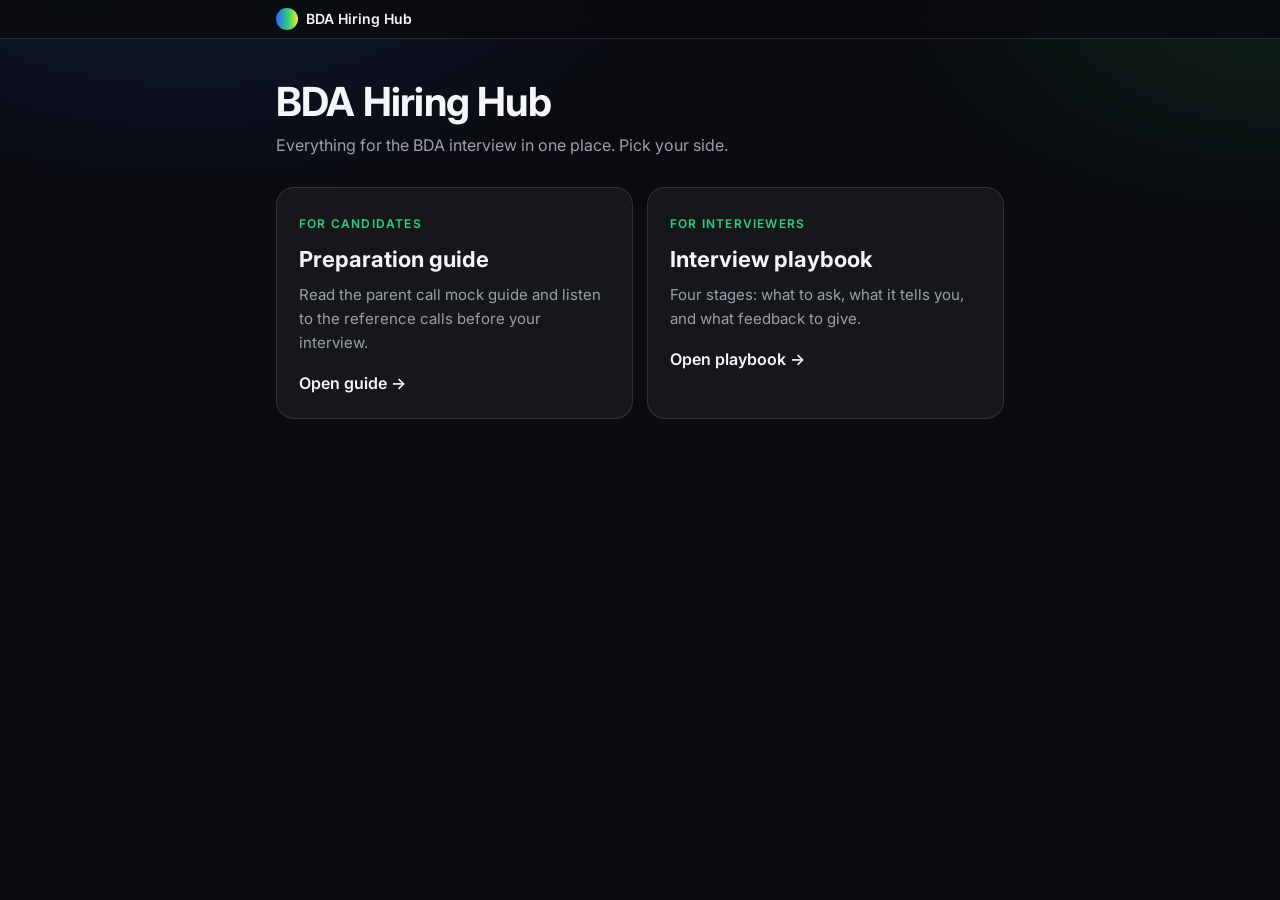
==== index.html @ 6dca1bfe "feat: BDA hiring hub static site for Render Co-Authored-By: Claude Sonnet 5.5 <noreply@anthropic.com" ====
<!doctype html>
<html lang="en">
<head>
<meta charset="utf-8">
<meta name="viewport" content="width=device-width,initial-scale=1">
<title>BDA Hiring Hub</title>
<meta name="description" content="NxtWave Academy BDA interview playbook and candidate preparation guide.">
<link rel="preconnect" href="https://fonts.googleapis.com">
<link rel="stylesheet" href="https://fonts.googleapis.com/css2?family=Inter:wght@400;500;600;700&display=swap">
<link rel="stylesheet" href="/assets/style.css">
</head>
<body>
<nav><div class="in"><a class="brand" href="/"><i></i>BDA Hiring Hub</a></div></nav>
<main class="wrap">
  <h1>BDA Hiring Hub</h1>
  <p class="lead">Everything for the BDA interview in one place. Pick your side.</p>
  <div class="cards">
    <a class="card" href="/prep/">
      <span class="tag">For candidates</span>
      <h3>Preparation guide</h3>
      <p>Read the parent call mock guide and listen to the reference calls before your interview.</p>
      <span class="go">Open guide →</span>
    </a>
    <a class="card" href="/playbook/">
      <span class="tag">For interviewers</span>
      <h3>Interview playbook</h3>
      <p>Four stages: what to ask, what it tells you, and what feedback to give.</p>
      <span class="go">Open playbook →</span>
    </a>
  </div>
</main>
</body>
</html>
---- assets/style.css ----
:root{
  --bg:#0A0B0F;--panel:rgba(255,255,255,.05);--panel2:rgba(255,255,255,.09);--ink:#F5F6F8;--muted:#9AA0AD;--line:rgba(255,255,255,.12);--hover:rgba(255,255,255,.06);
  --blue:#2F63FF;--green:#2ECF7A;--yellow:#F5E92A;--t-blue:#5B8CFF;
  --c-blue:rgba(47,99,255,.14);--c-green:rgba(46,207,122,.10);--c-yellow:rgba(255,255,255,.05);
  --grad:linear-gradient(90deg,var(--blue) 0%,var(--green) 55%,var(--yellow) 100%);
  --font:Inter,-apple-system,"Segoe UI",system-ui,sans-serif;color-scheme:dark;
}
*{box-sizing:border-box}
html{scroll-behavior:smooth}
body{margin:0;background:var(--bg);background-image:radial-gradient(900px 500px at 15% -10%,rgba(47,99,255,.18),transparent 60%),radial-gradient(700px 400px at 100% 0%,rgba(46,207,122,.10),transparent 60%);background-attachment:fixed;color:var(--ink);font-family:var(--font);font-size:16px;line-height:1.6;-webkit-font-smoothing:antialiased}
a{color:var(--t-blue)}
nav{position:sticky;top:0;z-index:9;background:rgba(10,11,15,.85);backdrop-filter:blur(14px);-webkit-backdrop-filter:blur(14px);border-bottom:1px solid var(--line)}
nav .in{max-width:760px;margin:0 auto;display:flex;align-items:center;gap:4px;padding:8px 16px;flex-wrap:wrap}
nav .brand{font-weight:600;font-size:14px;margin-right:auto;display:flex;align-items:center;gap:8px;color:var(--ink);text-decoration:none}
nav .brand i{display:inline-block;width:22px;height:22px;border-radius:50%;background:var(--grad)}
nav a.l{text-decoration:none;font-size:14px;font-weight:500;padding:5px 10px;border-radius:6px;color:var(--muted)}
nav a.l:hover{background:var(--hover);color:var(--ink)}
nav a.l.on{background:var(--panel2);color:var(--ink);box-shadow:inset 0 -2px 0 0 var(--green)}
.wrap{max-width:760px;margin:0 auto;padding:0 16px 96px}
h1{font-size:40px;line-height:1.15;font-weight:700;margin:40px 0 8px;letter-spacing:-.02em;text-wrap:balance}
h2{font-size:22px;line-height:1.3;font-weight:600;margin:40px 0 6px;border-left:3px solid var(--green);padding-left:12px}
p{margin:0 0 6px}
.lead{color:var(--muted);margin-bottom:18px}
.small{font-size:14px;color:var(--muted)}
.chip{display:inline-block;border-radius:999px;padding:2px 10px;font-size:13px;background:var(--panel2);border:1px solid var(--line);font-weight:500}
.chips{display:flex;flex-wrap:wrap;gap:6px;margin-top:10px}
.props{display:grid;grid-template-columns:100px 1fr;gap:6px 12px;font-size:14px;margin:18px 0 22px}
.props dt{color:var(--muted)}.props dd{margin:0}
/* callouts */
.co{border-radius:14px;padding:14px 16px;margin:8px 0;background:var(--panel);border:1px solid var(--line);font-size:15px;line-height:1.55}
.co .lab{display:block;font-size:12px;font-weight:600;letter-spacing:.05em;text-transform:uppercase;color:var(--green);margin-bottom:4px}
.co p+p{margin-top:6px}
.co.blue{background:var(--c-blue)}
.co.purple{background:var(--c-blue)}
.co.yellow{border-left:3px solid var(--yellow)}
.co.yellow .lab{color:var(--yellow)}
.co.green{background:var(--c-green);border-color:rgba(46,207,122,.3)}
.say{font-size:17px;font-weight:500}
.fbq{font-style:italic}
.vs{display:inline-block;margin:0 6px;padding:0 6px;border-radius:4px;background:var(--panel2);color:var(--muted);font-size:12px;font-weight:600;text-transform:uppercase;letter-spacing:.06em}
.retake{display:inline-block;margin-top:8px;font-size:12px;font-weight:600;letter-spacing:.05em;text-transform:uppercase;background:var(--grad);color:#0A0B0F;border-radius:999px;padding:5px 12px}
/* progress + stepper */
.progress{display:flex;align-items:center;gap:10px;font-size:13px;color:var(--muted);margin:0 0 6px}
.progress .bar{flex:1 1 100px;height:4px;border-radius:2px;background:rgba(255,255,255,.15);overflow:hidden}
.progress .bar i{display:block;height:100%;width:0;background:var(--grad);transition:width .3s}
button.link{background:none;border:0;color:var(--muted);font:inherit;font-size:13px;padding:2px 6px;cursor:pointer;text-decoration:underline}
.stepper{display:grid;grid-template-columns:repeat(4,1fr);gap:10px;margin:18px 0 22px}
.stp{display:flex;align-items:center;gap:10px;background:var(--panel2);border:1px solid var(--line);border-radius:12px;padding:10px 12px;color:var(--ink);font:inherit;cursor:pointer;text-align:left;min-width:0}
.stp:hover{background:var(--hover)}
.stp .num{flex:none;width:28px;height:28px;border-radius:50%;display:flex;align-items:center;justify-content:center;font-weight:700;font-size:13px;background:var(--panel2);border:1px solid var(--line)}
.stp .lbl{min-width:0;line-height:1.2}
.stp .lbl b{display:block;font-size:13px}
.stp .lbl small{display:block;font-size:11.5px;color:var(--muted);margin-top:2px;white-space:nowrap;overflow:hidden;text-overflow:ellipsis}
.stp.on{box-shadow:0 0 0 1.5px var(--green) inset}
.stp.on .num{background:var(--grad);color:#0A0B0F;border-color:transparent}
.stp.done .num{background:var(--green);color:#0A0B0F;border-color:transparent}
.stp.done .num span{display:none}.stp.done .num::before{content:"✓"}
@media (max-width:720px){.stepper{gap:6px}.stp{flex-direction:column;gap:6px;padding:8px 4px;text-align:center}.stp .lbl small{display:none}.stp .lbl b{font-size:11px}}
.stage{background:var(--panel);border:1px solid var(--line);border-radius:18px;padding:22px 22px 18px}
@media (max-width:560px){.stage{padding:16px 14px}h1{font-size:32px}}
.stage[hidden],.subpanel[hidden]{display:none}
.kick{margin:0 0 4px;font-size:12px;letter-spacing:.12em;text-transform:uppercase;color:var(--muted);font-weight:600}
.stage-t{margin:0;border:0;padding:0;font-size:24px}
.stage-f{display:flex;align-items:center;justify-content:space-between;gap:12px;flex-wrap:wrap;margin-top:18px;padding-top:14px;border-top:1px solid var(--line)}
.markdone{display:flex;align-items:center;gap:8px;font-size:14px;color:var(--muted);cursor:pointer}
.markdone input{width:18px;height:18px;accent-color:var(--green);margin:0}
.nav2{display:flex;gap:8px}
.btn{display:inline-block;background:var(--grad);color:#0A0B0F;text-decoration:none;font-weight:600;border-radius:999px;padding:10px 18px;font-size:15px;border:0;cursor:pointer;font-family:inherit}
.btn.ghost{background:var(--panel);color:var(--ink);border:1px solid var(--line)}
.subtabs{display:flex;gap:6px;flex-wrap:wrap;margin:14px 0 10px}
.subtab{display:flex;align-items:center;gap:8px;background:transparent;border:1px solid var(--line);border-radius:999px;padding:7px 12px 7px 7px;color:var(--muted);font:inherit;font-size:13.5px;font-weight:500;cursor:pointer;text-align:left}
.subtab .sl{width:22px;height:22px;border-radius:50%;display:flex;align-items:center;justify-content:center;font-size:12px;font-weight:700;background:var(--panel2);border:1px solid var(--line);color:var(--ink)}
.subtab.on{color:var(--ink);border-color:var(--green);background:var(--c-green)}
.subtab.on .sl{background:var(--green);color:#0A0B0F;border-color:transparent}
button:focus-visible,a:focus-visible,input:focus-visible{outline:2px solid var(--green);outline-offset:2px}
.tbl{overflow-x:auto;margin:10px 0}
table{width:100%;border-collapse:collapse;font-size:14.5px}
th,td{text-align:left;padding:8px 10px;border:1px solid var(--line);vertical-align:top}
th{background:var(--c-blue);font-size:13.5px}
ul.n{margin:6px 0;padding-left:22px}ul.n li{margin:4px 0}
/* prep guide */
.pdfbar{display:flex;flex-wrap:wrap;align-items:center;gap:6px;margin:6px 0 16px}
.pj{display:inline-flex;align-items:center;justify-content:center;width:34px;height:34px;border-radius:50%;border:1px solid var(--line);background:var(--panel2);color:var(--ink);text-decoration:none;font-size:13px;font-weight:600}
.pj:hover{background:var(--hover)}
.pdfpg{margin:0 0 22px;scroll-margin-top:70px}
.pdfpg img{display:block;width:100%;height:auto;border-radius:10px;box-shadow:0 8px 30px rgba(0,0,0,.45);background:#fff}
.pdfpg figcaption{text-align:center;font-size:13px;color:var(--muted);margin-top:8px}
.reflinks{display:grid;grid-template-columns:repeat(auto-fill,minmax(160px,1fr));gap:10px;margin:12px 0 40px}
.reflinks a{display:block;padding:14px 16px;border:1px solid var(--line);border-radius:12px;background:var(--panel2);color:var(--ink);text-decoration:none}
.reflinks a:hover{background:var(--hover);border-color:var(--green)}
.reflinks b{display:block;font-size:16px}.reflinks span{display:block;font-size:13px;color:var(--green);margin-top:4px}
/* landing */
.cards{display:grid;grid-template-columns:1fr 1fr;gap:14px;margin:28px 0}
@media (max-width:600px){.cards{grid-template-columns:1fr}}
.card{display:block;text-decoration:none;color:var(--ink);background:var(--panel);border:1px solid var(--line);border-radius:18px;padding:22px}
.card:hover{border-color:var(--green);background:var(--hover)}
.card .tag{font-size:12px;letter-spacing:.1em;text-transform:uppercase;color:var(--green);font-weight:600}
.card h3{margin:6px 0;font-size:22px}
.card p{color:var(--muted);font-size:15px}
.card .go{display:inline-block;margin-top:10px;font-weight:600;color:var(--ink)}
@media print{nav,.nav2,.markdone,.progress,.stepper,.subtabs{display:none}.stage[hidden]{display:block}.subpanel[hidden]{display:block}body{background:#fff;color:#000}}
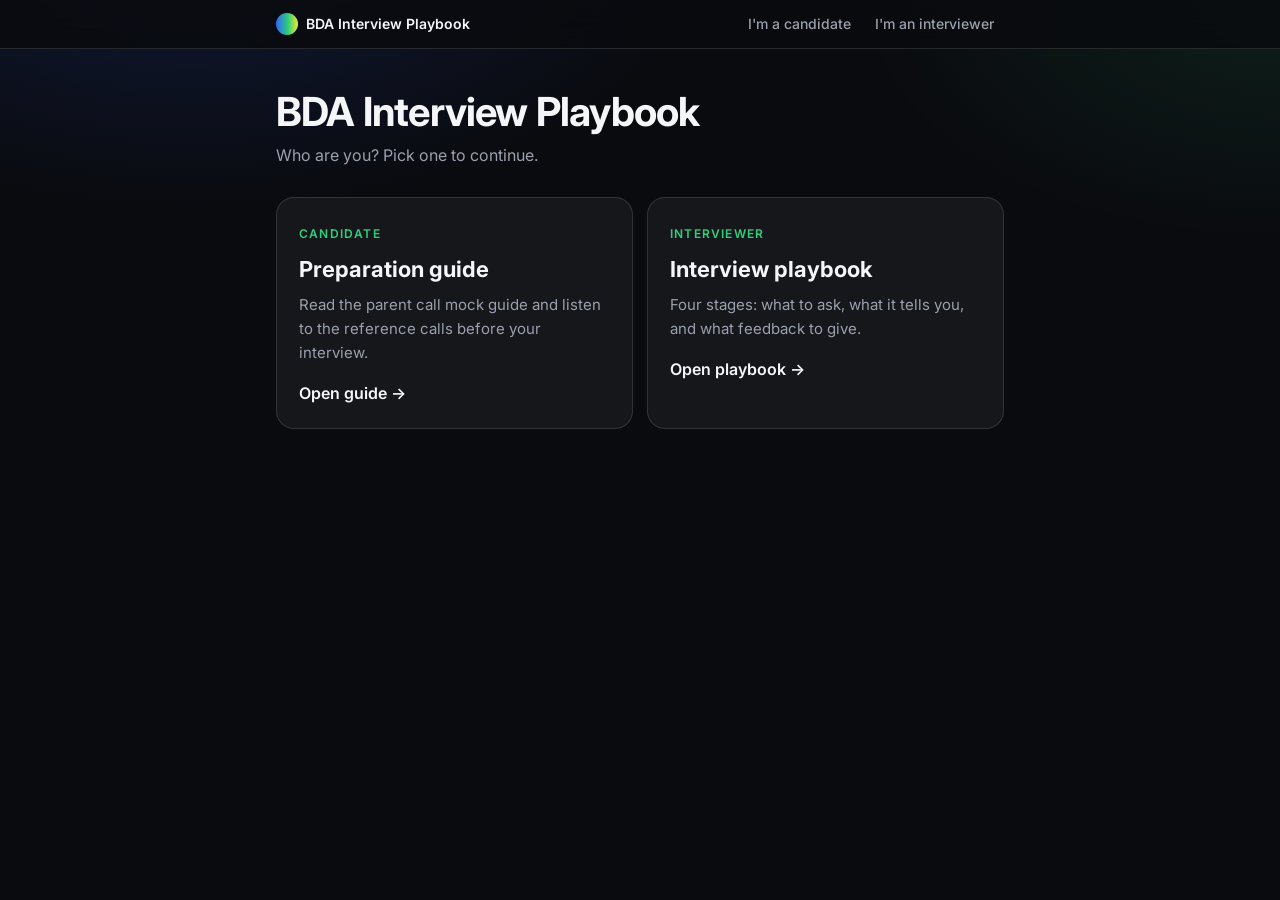
==== commit 49948048: "feat: single page with candidate/interviewer role picker Co-Authored-By: Claude Sonnet 5.5 <noreply@" ====
--- a/index.html
+++ b/index.html
@@ -3,31 +3,191 @@
 <head>
 <meta charset="utf-8">
 <meta name="viewport" content="width=device-width,initial-scale=1">
-<title>BDA Hiring Hub</title>
-<meta name="description" content="NxtWave Academy BDA interview playbook and candidate preparation guide.">
+<title>BDA Interview Playbook</title>
+<meta name="description" content="NxtWave Academy BDA hiring: interview playbook and candidate preparation guide.">
 <link rel="preconnect" href="https://fonts.googleapis.com">
 <link rel="stylesheet" href="https://fonts.googleapis.com/css2?family=Inter:wght@400;500;600;700&display=swap">
 <link rel="stylesheet" href="/assets/style.css">
 </head>
 <body>
-<nav><div class="in"><a class="brand" href="/"><i></i>BDA Hiring Hub</a></div></nav>
+<nav><div class="in">
+  <a class="brand" href="#" data-view="home"><i></i>BDA Interview Playbook</a>
+  <a class="l" href="#candidate" data-view="candidate">I'm a candidate</a>
+  <a class="l" href="#interviewer" data-view="interviewer">I'm an interviewer</a>
+</div></nav>
 <main class="wrap">
-  <h1>BDA Hiring Hub</h1>
-  <p class="lead">Everything for the BDA interview in one place. Pick your side.</p>
+<section class="view" id="v-home">
+  <h1>BDA Interview Playbook</h1>
+  <p class="lead">Who are you? Pick one to continue.</p>
   <div class="cards">
-    <a class="card" href="/prep/">
-      <span class="tag">For candidates</span>
+    <a class="card" href="#candidate" data-view="candidate">
+      <span class="tag">Candidate</span>
       <h3>Preparation guide</h3>
       <p>Read the parent call mock guide and listen to the reference calls before your interview.</p>
       <span class="go">Open guide →</span>
     </a>
-    <a class="card" href="/playbook/">
-      <span class="tag">For interviewers</span>
+    <a class="card" href="#interviewer" data-view="interviewer">
+      <span class="tag">Interviewer</span>
       <h3>Interview playbook</h3>
       <p>Four stages: what to ask, what it tells you, and what feedback to give.</p>
       <span class="go">Open playbook →</span>
     </a>
   </div>
+</section>
+<section class="view" id="v-candidate" hidden>
+  <h1>BDA Preparation Guide</h1>
+  <p class="lead">Read it, practise it out loud, then make it your own. Listen to the reference calls 2–3 times before your interview.</p>
+
+  <h2>Reference call recordings</h2>
+  <p class="small">Copy the feel and tone, not the words. Pick your language.</p>
+  <div class="reflinks">
+    <a href="https://drive.google.com/file/d/138FF4ypzBbjtVLZQxQ0cQuAf_r6Lls27/view" target="_blank" rel="noopener"><b>Telugu</b><span>Open recording ↗</span></a>
+    <a href="https://drive.google.com/file/d/1Iy1oo2NuNmU7bazQ8WlbTvz7xprjuLzr/view?usp=drivesdk" target="_blank" rel="noopener"><b>Hindi</b><span>Open recording ↗</span></a>
+    <a href="https://drive.google.com/drive/folders/1NIV-VaGoxEqjUm46GzzhRJw3GqVHi79J" target="_blank" rel="noopener"><b>Malayalam</b><span>Open folder ↗</span></a>
+    <a href="https://drive.google.com/file/d/1Mn2KM17v45TzNueVTrJKh2KPz3cmVjiF/view?usp=drivesdk" target="_blank" rel="noopener"><b>Marathi</b><span>Open recording ↗</span></a>
+    <a href="https://drive.google.com/file/d/1CWNQLA1jyOS3EF0MHENTrFG1AxPV88xT/view?usp=drivesdk" target="_blank" rel="noopener"><b>Kannada</b><span>Open recording ↗</span></a>
+    <a href="https://drive.google.com/file/d/17gVjpm-7Zrr7CdWub6_QseQSfMsu8jQ2/view" target="_blank" rel="noopener"><b>Tamil</b><span>Open recording ↗</span></a>
+  </div>
+
+  <h2>Parent Call Mock Guide</h2>
+  <div class="pdfbar"><span class="small">Go to page</span>
+    <a href="#pg1" class="pj">1</a><a href="#pg2" class="pj">2</a><a href="#pg3" class="pj">3</a><a href="#pg4" class="pj">4</a><a href="#pg5" class="pj">5</a><a href="#pg6" class="pj">6</a>
+  </div>
+  <figure class="pdfpg" id="pg1"><img src="/prep_pages/p-1.png" alt="Preparation guide, page 1" width="1240" height="1754"><figcaption>Page 1 of 6</figcaption></figure>
+  <figure class="pdfpg" id="pg2"><img src="/prep_pages/p-2.png" alt="Preparation guide, page 2" loading="lazy" width="1240" height="1754"><figcaption>Page 2 of 6</figcaption></figure>
+  <figure class="pdfpg" id="pg3"><img src="/prep_pages/p-3.png" alt="Preparation guide, page 3" loading="lazy" width="1240" height="1754"><figcaption>Page 3 of 6</figcaption></figure>
+  <figure class="pdfpg" id="pg4"><img src="/prep_pages/p-4.png" alt="Preparation guide, page 4" loading="lazy" width="1240" height="1754"><figcaption>Page 4 of 6</figcaption></figure>
+  <figure class="pdfpg" id="pg5"><img src="/prep_pages/p-5.png" alt="Preparation guide, page 5" loading="lazy" width="1240" height="1754"><figcaption>Page 5 of 6</figcaption></figure>
+  <figure class="pdfpg" id="pg6"><img src="/prep_pages/p-6.png" alt="Preparation guide, page 6" loading="lazy" width="1240" height="1754"><figcaption>Page 6 of 6</figcaption></figure>
+</section>
+<section class="view" id="v-interviewer" hidden>
+  <h1>BDA Interview Playbook</h1>
+  <p class="lead">Click a stage to see what to ask, what it tells you, and what feedback to give.</p>
+  <dl class="props"><dt>Mock</dt><dd><span class="chip">1 parent mock, with retakes</span></dd></dl>
+
+  <div class="co blue"><span class="lab">One rule</span><p>Everyone deserves a second chance: give feedback, then retake. <b>Judge after the retake.</b></p><p class="small">What is here must be checked. Check more if you wish.</p></div>
+
+  <div class="progress" style="margin-top:14px"><div class="bar"><i id="pbar"></i></div><span id="ptext">0 of 4 done</span><button type="button" class="link" id="preset">Reset</button></div>
+
+  <div class="stepper">
+    <button type="button" class="stp on" data-go="1"><span class="num"><span>1</span></span><span class="lbl"><b>Stage 1</b><small>Self intro &amp; background</small></span></button>
+    <button type="button" class="stp" data-go="2"><span class="num"><span>2</span></span><span class="lbl"><b>Stage 2</b><small>Role clarity, conviction &amp; need</small></span></button>
+    <button type="button" class="stp" data-go="3"><span class="num"><span>3</span></span><span class="lbl"><b>Stage 3</b><small>Parent mock</small></span></button>
+    <button type="button" class="stp" data-go="4"><span class="num"><span>4</span></span><span class="lbl"><b>Stage 4</b><small>Alignment &amp; next steps</small></span></button>
+  </div>
+
+  <!-- STAGE 1 -->
+  <section class="stage" data-step="1">
+    <p class="kick">Stage 1</p><h2 class="stage-t">Self intro &amp; background</h2>
+    <div class="chips"><span class="chip">Exit reason</span><span class="chip">Ownership vs blaming</span><span class="chip">Seeking support</span></div>
+
+    <div class="co"><span class="lab">Ask</span><p class="say">Introduce yourself and your family.</p><p class="say">What have you done since graduation?</p><p class="say">Why did you leave that — the job, or the preparation — and come to sales?</p></div>
+
+    <div class="subtabs">
+      <button type="button" class="subtab on" data-sub="0"><span class="sl">a</span>If they tried for jobs or interviews</button>
+      <button type="button" class="subtab" data-sub="1"><span class="sl">b</span>If they worked somewhere</button>
+    </div>
+    <div class="subpanel" data-sub="0">
+      <div class="co"><span class="lab">Ask</span><p class="say">"Tell me about an interview or an attempt that failed. Why did it fail, or what was your part in it?"</p><p class="say">"What did you do next? Who did you go to?"</p></div>
+    </div>
+    <div class="subpanel" data-sub="1" hidden>
+      <div class="co"><span class="lab">Ask</span><p class="say">"Tell me about something that failed in that job. Why did it fail, or what was your part in it?"</p><p class="say">"What did you do next? Who did you go to?"</p></div>
+      <div class="co blue"><span class="lab">What it tells you</span><p><b>Exit reason.</b> Growth, money, distance, manager, "didn't like it". Note it as said.</p></div>
+    </div>
+
+    <div class="co blue"><span class="lab">What it tells you</span>
+      <p><b>Ownership vs blaming.</b> Do they name their own part, or is it the market, the manager, the team, the leads?</p>
+      <p><b>Passive waiting vs seeking support.</b> After the failure, did they go to someone and ask, or wait for things to change on their own? Short, specific answers are good. Long excuses are not.</p></div>
+
+    <div class="co yellow"><span class="lab">Give feedback — if there is a communication gap</span><p class="fbq">"Speak a little more confidently. Talk to me the way you would talk to a relative, not the way you read from a page."</p></div>
+
+    <div class="stage-f"><label class="markdone"><input type="checkbox" data-done="1"> Mark stage 1 done</label><div class="nav2"><button type="button" class="btn" data-go="2">Next stage →</button></div></div>
+  </section>
+
+  <!-- STAGE 2 -->
+  <section class="stage" data-step="2" hidden>
+    <p class="kick">Stage 2</p><h2 class="stage-t">Role clarity, conviction &amp; need</h2>
+    <div class="chips"><span class="chip">Conviction</span><span class="chip">Job need</span><span class="chip">Role clarity</span></div>
+
+    <div class="co"><span class="lab">Ask</span><p class="say">"Would you have paid for an upskilling program in college, around ₹4,700 a month? Why?"</p></div>
+    <div class="co blue"><span class="lab">What it tells you</span><p><b>Conviction.</b> A real reason from their own life means they can believe it for a student. A flat "no" or "don't know" is a flag.</p></div>
+
+    <div class="co"><span class="lab">Ask</span><p class="say">"If you are not selected here, what will you do next?"</p></div>
+    <div class="co blue"><span class="lab">What it tells you</span><p><b>Job need.</b> Does this job matter to them now, or is it one of many options?</p></div>
+
+    <div class="co"><span class="lab">Ask</span><p class="say">"What is the hardest thing you've achieved? What did you give up for it?"</p></div>
+    <div class="co blue"><span class="lab">What it tells you</span><p><b>Drive.</b> Listen for sacrifice and sustained effort over months, not a one-day event. Note it as evidence under Conviction + Need.</p></div>
+
+    <div class="co"><span class="lab">Ask</span><p class="say">What do you think the BDA role is?</p></div>
+    <div class="co purple"><span class="lab">Then clarify</span><p>Calling students and parents to sell a paid course. Rejections will come daily.</p></div>
+
+    <div class="stage-f"><label class="markdone"><input type="checkbox" data-done="2"> Mark stage 2 done</label><div class="nav2"><button type="button" class="btn ghost" data-go="1">← Back</button><button type="button" class="btn" data-go="3">Next stage →</button></div></div>
+  </section>
+
+  <!-- STAGE 3 -->
+  <section class="stage" data-step="3" hidden>
+    <p class="kick">Stage 3</p><h2 class="stage-t">Give instruction → Take mock → Give feedback → Retake → Repeat</h2>
+    <div class="chips"><span class="chip">Rapport building</span><span class="chip">Rejection handling</span><span class="chip">Active listening &amp; understanding</span><span class="chip">Coachability</span></div>
+
+    <div class="co purple"><span class="lab">Before you start</span><p>Ask <b>"Did you listen to the reference call?"</b> If not, reschedule.</p></div>
+
+    <div class="subtabs">
+      <button type="button" class="subtab on" data-sub="0"><span class="sl">a</span>Mock 1 · rapport &amp; rejection</button>
+      <button type="button" class="subtab" data-sub="1"><span class="sl">b</span>Mock 2 · fee &amp; active listening</button>
+      <button type="button" class="subtab" data-sub="2"><span class="sl">c</span>Coachability</button>
+    </div>
+
+    <div class="subpanel" data-sub="0">
+      <div class="co purple"><span class="lab">Instruction 1 · you say</span><p class="say">"You are the CGE, I am the parent. Talk to me as if you speak to your favourite uncle — then only rapport will be built. Start with the intro."</p></div>
+      <div class="co blue"><span class="lab">Check · rapport building</span><p>Speaking with feel &amp; emotion <span class="vs">vs</span> reading</p></div>
+      <div class="co purple"><span class="lab">Objection · you say</span><p class="say">"We don't need all this now."</p></div>
+      <div class="co blue"><span class="lab">Check · rejection handling</span><p>Staying calm <span class="vs">vs</span> panicking</p><p>Trying to make them realise <span class="vs">vs</span> giving up</p></div>
+      <div class="co yellow"><span class="lab">Give feedback — if not properly told</span><p class="fbq">"It's not just about joining a course. You want your child to settle well in their career, right? But many are jobless. Only if we know why they are jobless can we guide your child properly, right? That's the guidance we give here."</p><span class="retake">Retake the mock</span></div>
+      <p class="small">Stop mock 1 here.</p>
+    </div>
+
+    <div class="subpanel" data-sub="1" hidden>
+      <div class="co purple"><span class="lab">Instruction 2 · you say</span><p class="say">"Everything is fine for me. Now tell me the fee structure."</p><p>While they are telling it, cut in:</p><p class="say">"I know the fee structure. It is too high."</p></div>
+      <div class="co blue"><span class="lab">Check · active listening &amp; understanding</span><p>Asks what they know and what feels high <span class="vs">vs</span> tells the fee structure again</p><p>Understands the core concern <span class="vs">vs</span> focused on telling</p></div>
+      <div class="co yellow"><span class="lab">Give feedback — if they repeat the fee or accept the no</span>
+        <p class="fbq">"Don't explain the fee again. First ask: 'What makes it feel high — the amount, or whether it will really work for him?'</p>
+        <p class="fbq">Then: learning skills is mandatory. If he doesn't learn now, later he goes to Hyderabad or Bengaluru for coaching, and PG rent alone is ₹8–10K a month. Even then he settles for a ₹20–25K job. Here, with about half of that rent, he learns the skills by final year and gets a good package. Venkateswarlu's father ran a small tea shop; they took the step, and he is placed at PayPal. So compared to the outcome, is it still high?"</p>
+        <span class="retake">Retake the mock</span></div>
+    </div>
+
+    <div class="subpanel" data-sub="2" hidden>
+      <div class="co blue"><span class="lab">Check · coachability, across all retakes</span><p>Nothing new to ask. Coachability is the <b>change between the first attempt and the retake</b> in a and b. Did the retake change in the exact way you asked? Look at the change, not the quality.</p></div>
+    </div>
+
+    <div class="stage-f"><label class="markdone"><input type="checkbox" data-done="3"> Mark stage 3 done</label><div class="nav2"><button type="button" class="btn ghost" data-go="2">← Back</button><button type="button" class="btn" data-go="4">Next stage →</button></div></div>
+  </section>
+
+  <!-- STAGE 4 -->
+  <section class="stage" data-step="4" hidden>
+    <p class="kick">Stage 4</p><h2 class="stage-t">Alignment &amp; next steps</h2>
+    <div class="co"><span class="lab">Ask · alignment</span><p>Work from office at &lt;location&gt; — fine? · Timings 11:30 AM – 9:30 PM? · Week-off on a weekday? · Own laptop? · Notice period?</p><p class="small">A gate, not a score. A clear no on any of these ends it here.</p></div>
+    <div class="co purple"><span class="lab">If leaning select · tell them</span><p>₹15K stipend · ₹3.6 LPA after internship · 70 leads, 4 admissions expected · ₹10–20K incentive above 4 · hikes every 3–6 months · BDA → Sr BDA → TL → ABDM → BDM.</p></div>
+    <div class="co purple"><span class="lab">Everyone · tell them</span><p>Result in 7–10 days. Then ask <b>"Any questions for me?"</b> Their questions reveal their concerns.</p></div>
+    <div class="co blue"><p>Then update the candidate in the <b>ATS tracker</b> while it is fresh.</p></div>
+    <div class="stage-f"><label class="markdone"><input type="checkbox" data-done="4"> Mark stage 4 done</label><div class="nav2"><button type="button" class="btn ghost" data-go="3">← Back</button></div></div>
+  </section>
+
+  <h2>What we check now vs what we train later</h2>
+  <div class="tbl"><table>
+    <tr><th>Check now · takes a lot of time to train later</th><th>Train later · do not test</th></tr>
+    <tr><td>Speaking with feel · Calm under rejection · Listening before telling · Applying feedback · Owning vs blaming · Seeking support · Conviction + need</td><td>Product details and numbers · Step 3 narrative · CTA wording · Lead prioritisation · VCs and closures · Follow-up discipline</td></tr>
+  </table></div>
+
+  <h2>Remember it like this: hire like a cricket opener</h2>
+  <ul class="n">
+    <li><b>Rejection handling</b> — doesn't flinch at the first bouncer.</li>
+    <li><b>Active listening</b> — reads the bowler before swinging.</li>
+    <li><b>Coachability</b> — takes the coach's tip into the very next over.</li>
+    <li><b>Ownership &amp; seeking support</b> — walks back after a duck and asks what went wrong.</li>
+    <li><b>Conviction + Need</b> — plays for the team, not the scoreboard.</li>
+  </ul>
+</section>
 </main>
+<script src="/assets/app.js"></script>
 </body>
 </html>
--- a/assets/style.css
+++ b/assets/style.css
@@ -99,3 +99,5 @@
 .card p{color:var(--muted);font-size:15px}
 .card .go{display:inline-block;margin-top:10px;font-weight:600;color:var(--ink)}
 @media print{nav,.nav2,.markdone,.progress,.stepper,.subtabs{display:none}.stage[hidden]{display:block}.subpanel[hidden]{display:block}body{background:#fff;color:#000}}
+.view[hidden]{display:none}
+.card .go{display:inline-block;margin-top:10px;font-weight:600}
